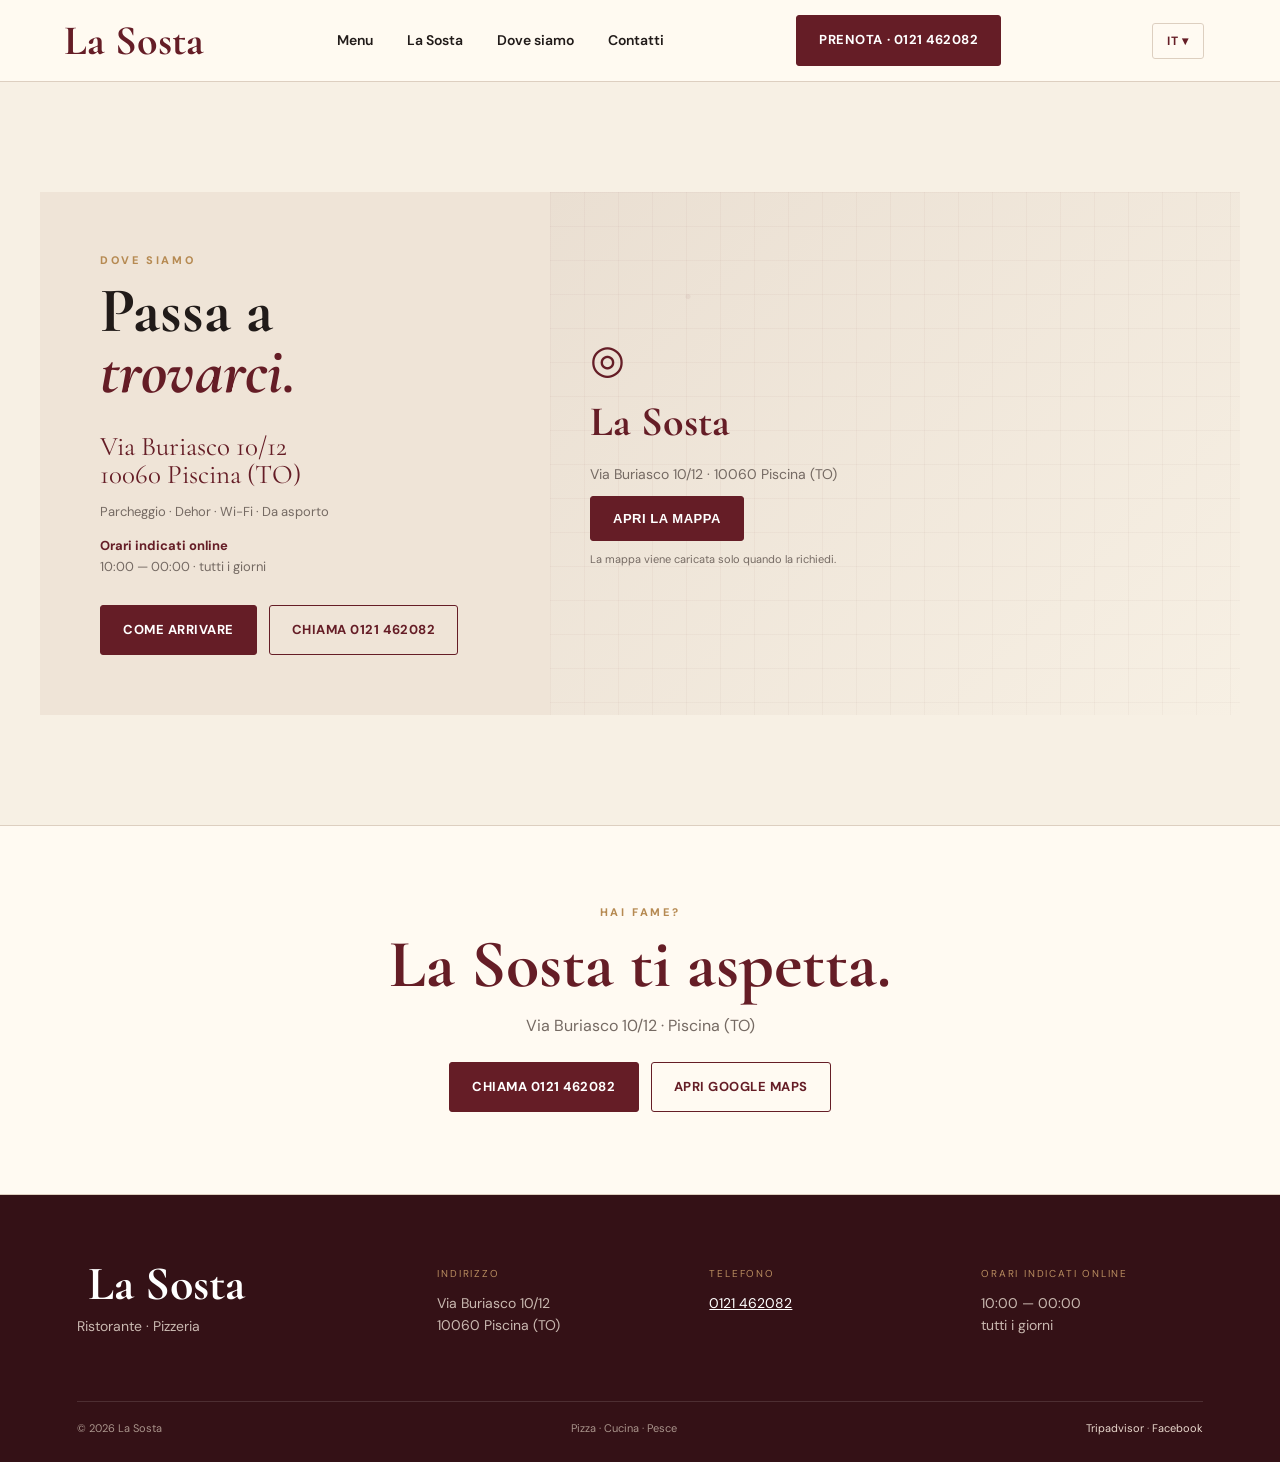
==== contatti.html @ 2d63633d "Add dedicated location and contact page" ====
<!doctype html>
<html lang="it">
<head><meta charset="utf-8"><meta name="viewport" content="width=device-width,initial-scale=1"><title>Dove siamo e contatti | La Sosta a Piscina</title><meta name="description" content="Indirizzo, telefono, indicazioni stradali e contatti del ristorante La Sosta a Piscina."><meta name="theme-color" content="#651d26"><meta property="og:title" content="Dove siamo e contatti | La Sosta a Piscina"><meta property="og:description" content="Indirizzo, telefono, indicazioni stradali e contatti del ristorante La Sosta a Piscina."><meta property="og:type" content="restaurant"><link rel="preconnect" href="https://fonts.googleapis.com"><link rel="preconnect" href="https://fonts.gstatic.com" crossorigin><link href="https://fonts.googleapis.com/css2?family=Cormorant+Garamond:wght@500;600;700&family=DM+Sans:wght@400;500;600;700&display=swap" rel="stylesheet"><link rel="stylesheet" href="style.css"><link rel="canonical" href="https://lincwilk.github.io/la-sosta/contatti.html"><link rel="icon" href="favicon.svg" type="image/svg+xml"><meta name="robots" content="index,follow"><meta property="og:url" content="https://lincwilk.github.io/la-sosta/contatti.html"><meta property="og:locale" content="it_IT"><meta property="og:site_name" content="La Sosta"><meta name="twitter:card" content="summary_large_image"></head>
<body>
<a class="skip-link" href="#contenuto">Vai al contenuto</a><header class="nav" id="top"><a class="brand" href="index.html" aria-label="La Sosta"><div class="logo-text nav-logo-text">La Sosta</div></a><nav class="desktop-nav" aria-label="Navigazione principale"><a href="menu.html" data-i18n="nav_menu">Menu</a><a href="locale.html" data-i18n="nav_about">La Sosta</a><a href="contatti.html#dove-siamo" data-i18n="nav_location">Dove siamo</a><a href="contatti.html#contatti" data-i18n="nav_contact">Contatti</a></nav><a class="btn btn-small" href="tel:+390121462082" data-i18n="book_phone">Prenota · 0121 462082</a><div class="language-switcher" aria-label="Lingua"><button type="button" class="language-btn" aria-haspopup="true" aria-expanded="false">IT ▾</button><div class="language-menu"><button type="button" data-lang="it">🇮🇹 Italiano</button><button type="button" data-lang="en">🇬🇧 English</button><button type="button" data-lang="fr">🇫🇷 Français</button><button type="button" data-lang="pl">🇵🇱 Polski</button><button type="button" data-lang="pt">🇵🇹 Português</button></div></div><button class="menu-toggle" aria-label="Apri menu" aria-expanded="false">☰</button></header>
<main id="contenuto">
<section class="location section" id="dove-siamo"><div class="location-card"><div><p class="eyebrow" data-i18n="location_eyebrow">DOVE SIAMO</p><h2 data-i18n="location_title">Passa a<br><em>trovarci.</em></h2><p class="location-address">Via Buriasco 10/12<br>10060 Piscina (TO)</p><p class="location-meta" data-i18n="amenities">Parcheggio · Dehor · Wi‑Fi · Da asporto</p><p class="location-hours"><strong data-i18n="hours_label">Orari indicati online</strong><br>10:00 — 00:00 · tutti i giorni</p><div class="hero-actions"><a class="btn" href="https://www.google.com/maps/search/?api=1&query=La+Sosta+Via+Buriasco+10%2F12+Piscina+TO" target="_blank" rel="noopener" data-i18n="directions">Come arrivare</a><a class="btn btn-ghost" href="tel:+390121462082" data-i18n="call_phone">Chiama 0121 462082</a></div></div><div class="location-map" id="map-area"><div class="map-placeholder"><span class="map-pin">◎</span><strong>La Sosta</strong><span>Via Buriasco 10/12 · 10060 Piscina (TO)</span><button class="btn" type="button" id="load-map" data-i18n="load_map">Apri la mappa</button><small data-i18n="map_privacy_note">La mappa viene caricata solo quando la richiedi.</small></div></div></div></section>
<section class="cta section"><div class="cta-inner"><p class="eyebrow" data-i18n="cta_eyebrow">HAI FAME?</p><h2 data-i18n="cta_title">La Sosta ti aspetta.</h2><p>Via Buriasco 10/12 · Piscina (TO)</p><div class="hero-actions"><a class="btn" href="tel:+390121462082" data-i18n="call_phone">Chiama 0121 462082</a><a class="btn btn-ghost" target="_blank" rel="noopener" href="https://www.google.com/maps/search/?api=1&query=La+Sosta+Via+Buriasco+10%2F12+Piscina+TO" data-i18n="open_maps">Apri Google Maps</a></div></div></section>
</main>
<div class="mobile-bar"><a href="menu.html" data-i18n="mobile_menu">Menu</a><a href="tel:+390121462082" data-i18n="mobile_call">Prenota</a><a href="contatti.html#dove-siamo" target="_blank" rel="noopener" data-i18n="mobile_map">Mappa</a></div>
<footer id="contatti"><div class="footer-main"><div><div class="logo-text footer-logo-text" id="secret-demo-trigger" title="">&nbsp;La Sosta</div><p data-i18n="footer_type">Ristorante · Pizzeria</p></div><div><small data-i18n="footer_address">INDIRIZZO</small><p>Via Buriasco 10/12<br>10060 Piscina (TO)</p></div><div><small data-i18n="footer_phone">TELEFONO</small><p><a href="tel:+390121462082">0121 462082</a></p></div><div><small data-i18n="footer_hours">ORARI INDICATI ONLINE</small><p>10:00 — 00:00<br>tutti i giorni</p></div></div><div class="footer-bottom"><span>© <span id="year"></span> La Sosta</span><span data-i18n="footer_tagline">Pizza · Cucina · Pesce</span><span class="footer-links"><a href="https://www.tripadvisor.it/Restaurant_Review-g3334659-d7702458-Reviews-La_sosta-Piscina_Province_of_Turin_Piedmont.html" target="_blank" rel="noopener" data-i18n="footer_tripadvisor">Tripadvisor</a> · <a href="https://www.facebook.com/p/La-Sosta-Ristorante-Pizzeria-100063670507147/" target="_blank" rel="noopener" data-i18n="footer_facebook">Facebook</a></span></div></footer>
<script src="script.js?v=20261011multipage2"></script></body></html>
---- style.css ----
:root{--cream:#f7f0e4;--paper:#fffaf2;--wine:#651d26;--wine2:#8c3036;--ink:#211b19;--muted:#756a63;--line:#ddcfc0;--gold:#b68a52;--serif:'Cormorant Garamond',Georgia,serif;--sans:'DM Sans',Arial,sans-serif}*{box-sizing:border-box}html{scroll-behavior:smooth;scroll-padding-top:90px}body{margin:0;background:var(--cream);color:var(--ink);font-family:var(--sans);line-height:1.55}.nav{height:82px;position:sticky;top:0;z-index:80;background:rgba(255,250,242,.95);backdrop-filter:blur(12px);border-bottom:1px solid var(--line);display:flex;align-items:center;justify-content:space-between;padding:10px clamp(20px,5vw,80px)}.brand-logo{display:block;width:92px;height:auto;max-height:58px;object-fit:contain}.logo-text{font-family:var(--serif);font-weight:700;font-size:42px;color:var(--wine);line-height:1}.desktop-nav{display:flex;gap:34px}.desktop-nav a{color:var(--ink);text-decoration:none;font-size:14px;font-weight:600}.desktop-nav a:hover{color:var(--wine)}.skip-link{position:fixed;left:16px;top:-60px;z-index:100;background:var(--wine);color:#fff;padding:10px 14px;text-decoration:none;font-weight:700}.skip-link:focus{top:12px}.btn{display:inline-flex;align-items:center;justify-content:center;padding:14px 22px;border-radius:3px;background:var(--wine);color:white;text-decoration:none;font-weight:700;font-size:13px;letter-spacing:.04em;text-transform:uppercase;border:1px solid var(--wine);transition:.2s}.btn:hover{background:var(--wine2);transform:translateY(-1px)}.btn:focus-visible,.menu-tabs button:focus-visible,.menu-toggle:focus-visible,.desktop-nav a:focus-visible,.mobile-bar a:focus-visible{outline:3px solid var(--gold);outline-offset:3px}.btn-ghost{background:transparent;color:var(--wine)}.hero{min-height:680px;background-image:linear-gradient(90deg,rgba(53,20,23,.93),rgba(101,29,38,.82),rgba(53,20,23,.72)),url("assets/pizza-1.jpg");background-size:cover;background-position:center;color:#fff;position:relative;overflow:hidden}.hero:after{content:'';position:absolute;inset:auto -10% -180px -10%;height:340px;background:var(--cream);border-radius:50% 50% 0 0/30% 30% 0 0;opacity:.98}.hero-inner{position:relative;z-index:2;max-width:1200px;margin:auto;padding:105px 28px 100px;display:grid;grid-template-columns:1.25fr .75fr;gap:80px;align-items:center}.eyebrow{font-size:11px;letter-spacing:.24em;font-weight:800;text-transform:uppercase;color:var(--gold);margin:0 0 12px}.hero h1{font-family:var(--serif);font-size:clamp(80px,12vw,150px);line-height:.72;margin:0;font-weight:600}.hero-sub{font-family:var(--serif);font-size:34px;margin:24px 0 15px;color:#f2d7b9}.hero-text{font-size:18px;color:#f8e9db;max-width:590px}.hero-actions{display:flex;gap:12px;flex-wrap:wrap;margin-top:28px}.hero .btn-ghost{color:white;border-color:rgba(255,255,255,.55)}.hero-card{border:1px solid rgba(255,255,255,.22);background:rgba(255,255,255,.08);padding:35px;backdrop-filter:blur(8px)}.hero-card span{font-size:11px;letter-spacing:.2em;color:#e5b46e}.hero-card strong{display:block;font-family:var(--serif);font-size:46px;margin:10px 0}.hero-card p{color:#e7d9d0}.hero-card a{color:#fff;font-weight:700;text-decoration:none}.hero-bottom{position:absolute;z-index:5;bottom:30px;left:50%;transform:translateX(-50%);display:flex;justify-content:center;gap:42px;font-size:12px;font-weight:600;letter-spacing:.01em;color:#eadfd5;background:rgba(65,18,25,.72);border:1px solid rgba(255,255,255,.16);padding:10px 18px;border-radius:2px;white-space:nowrap;box-shadow:0 5px 16px rgba(0,0,0,.08)}.section{max-width:1200px;margin:auto;padding:110px 28px}.intro{display:grid;grid-template-columns:1fr 1fr;gap:100px}.section h2{font-family:var(--serif);font-size:65px;line-height:.95;margin:0}.section h2 em{color:var(--wine);font-style:italic}.intro-copy{font-size:17px;color:var(--muted)}.facts{display:grid;grid-template-columns:repeat(4,1fr);border-top:1px solid var(--line);margin-top:45px}.facts div{padding:18px 12px 0 0;border-right:1px solid var(--line)}.facts div:last-child{border:0}.facts b{font-size:11px;color:var(--wine);display:block}.facts span{font-weight:700}.food-gallery{max-width:1200px}.food-heading{margin-bottom:45px}.food-feature{display:grid;grid-template-columns:1.45fr .8fr;min-height:420px;background:#341116;color:#fff;overflow:hidden}.food-feature-image{min-height:420px}.food-feature-image img{width:100%;height:100%;object-fit:cover;display:block}.food-feature-copy{padding:55px 45px;display:flex;flex-direction:column;justify-content:center}.food-feature-copy h3{font-family:var(--serif);font-size:58px;line-height:.9;margin:0 0 18px}.food-feature-copy p:not(.eyebrow){color:#d8c8c0;font-size:16px}.text-link{color:#e8b975;text-decoration:none;font-weight:700;margin-top:15px}.food-grid{display:grid;grid-template-columns:repeat(4,1fr);gap:18px;margin-top:18px}.food-grid figure{margin:0;background:#efe5d8}.food-grid img{display:block;width:100%;aspect-ratio:1/1;object-fit:cover}.food-grid figcaption{padding:13px 14px 15px;font-family:var(--serif);font-size:21px;color:var(--wine)}@media(max-width:850px){.food-feature{grid-template-columns:1fr}.food-feature-image{min-height:330px}.food-feature-copy{padding:35px 28px}.food-grid{grid-template-columns:repeat(2,1fr)}}@media(max-width:520px){.food-feature-image{min-height:260px}.food-feature-copy h3{font-size:48px}.food-grid{gap:10px}.food-grid figcaption{font-size:18px;padding:10px}}.menu-section{max-width:none;background:var(--paper);border-top:1px solid var(--line);border-bottom:1px solid var(--line)}.menu-section>*{max-width:1200px;margin-left:auto;margin-right:auto}.section-heading{display:flex;justify-content:space-between;align-items:end;gap:50px;margin-bottom:45px}.section-heading>p{max-width:420px;color:var(--muted)}.menu-tabs{display:flex;gap:8px;overflow:auto;padding-bottom:12px;scrollbar-width:none}.menu-tabs button{white-space:nowrap;border:1px solid var(--line);background:transparent;padding:11px 15px;border-radius:30px;color:var(--muted);font:600 13px var(--sans);cursor:pointer}.menu-tabs button.active,.menu-tabs button:hover{background:var(--wine);border-color:var(--wine);color:white}.menu-grid{display:grid;grid-template-columns:repeat(2,1fr);gap:0 60px;margin-top:25px}.menu-item{padding:19px 0;border-bottom:1px solid var(--line);display:grid;grid-template-columns:1fr auto;gap:20px}.menu-item h3{font-family:var(--serif);font-size:24px;margin:0 0 3px}.menu-item p{margin:0;color:var(--muted);font-size:13px}.price{font-weight:800;color:var(--wine);white-space:nowrap;font-size:15px}.menu-note{font-size:12px;color:var(--muted);padding-top:30px}.cta{max-width:none;background:var(--wine);color:#fff;text-align:center;padding:110px 28px}.cta-inner{max-width:800px;margin:auto}.cta h2{font-size:78px}.cta .eyebrow{color:#e2ad68}footer{background:#341116;color:#e9d8cd;padding:65px clamp(28px,6vw,90px) 25px}.footer-main{max-width:1200px;margin:auto;display:grid;grid-template-columns:1.4fr repeat(3,1fr);gap:50px}.footer-logo-text{color:white;font-size:48px}.footer-main p{margin:8px 0;color:#c9b8b0;font-size:14px}.footer-main small{font-size:10px;letter-spacing:.18em;color:#b98d60}.footer-main a{color:#fff}.footer-bottom{max-width:1200px;margin:55px auto 0;padding-top:18px;border-top:1px solid rgba(255,255,255,.12);display:flex;justify-content:space-between;font-size:11px;color:#a9948b}.menu-toggle{display:none;border:0;background:none;font-size:25px;color:var(--wine)}@media(max-width:850px){.why-grid{grid-template-columns:repeat(2,1fr)}.why-grid article:nth-child(2){border-right:0}.why-grid article:nth-child(-n+2){border-bottom:1px solid var(--line)}.location-card{grid-template-columns:1fr}.location-map{min-height:280px}.desktop-nav,.nav>.btn{display:none}.menu-toggle{display:block}.hero-inner{grid-template-columns:1fr;padding-top:80px}.hero-card{display:none}.hero-bottom{left:12px;right:12px;transform:none;bottom:14px;flex-direction:column;align-items:center;gap:5px;white-space:normal;text-align:center;padding:10px 10px;font-size:11px;color:#eadfd5;background:rgba(65,18,25,.76);border-color:rgba(255,255,255,.14)}.intro{grid-template-columns:1fr;gap:35px}.section-heading{display:block}.menu-grid{grid-template-columns:1fr}.footer-main{grid-template-columns:1fr 1fr}.cta h2,.section h2{font-size:58px}}@media(max-width:520px){.nav{height:70px}.logo-text{font-size:34px}.hero{min-height:690px}.hero-inner{padding:70px 22px 130px}.hero h1{font-size:80px}.hero-sub{font-size:28px}.hero-text{font-size:16px}.section{padding:80px 22px}.facts{grid-template-columns:repeat(2,1fr)}.facts div:nth-child(2){border-right:0}.facts div:nth-child(-n+2){border-bottom:1px solid var(--line);padding-bottom:15px}.footer-main{grid-template-columns:1fr}.cta{padding:80px 22px}}.why{background:var(--cream)}.why-grid{display:grid;grid-template-columns:repeat(4,1fr);border-top:1px solid var(--line);border-bottom:1px solid var(--line)}.why-grid article{padding:30px 24px 34px 0;border-right:1px solid var(--line)}.why-grid article:not(:first-child){padding-left:24px}.why-grid article:last-child{border-right:0}.why-grid span{font-size:11px;color:var(--gold);font-weight:800}.why-grid h3{font-family:var(--serif);font-size:32px;margin:12px 0 6px;color:var(--wine)}.why-grid p{margin:0;color:var(--muted);font-size:14px;max-width:230px}.location{max-width:none;background:var(--cream)}.location-card{max-width:1200px;margin:auto;display:grid;grid-template-columns:.85fr 1.15fr;min-height:430px;background:#efe4d7;overflow:hidden}.location-card>div:first-child{padding:60px}.location-card h2{font-size:64px}.location-address{font-family:var(--serif);font-size:27px;line-height:1.05;color:var(--wine);margin:30px 0 8px}.location-meta{font-size:13px;color:var(--muted)}.location-hours{font-size:13px;color:var(--muted);margin:14px 0 0}.location-hours strong{color:var(--wine)}.location-map{position:relative;background:radial-gradient(circle at 50% 50%,#dbc9b5 0 2px,transparent 3px),linear-gradient(135deg,#e8ddcf,#d4c1ad);background-size:26px 26px,100% 100%;min-height:430px}.mobile-bar{display:none}@media(max-width:520px){.brand-logo{width:78px}.why-grid{grid-template-columns:1fr}.why-grid article,.why-grid article:not(:first-child){padding:22px 0;border-right:0!important;border-bottom:1px solid var(--line)}.why-grid article:last-child{border-bottom:0}.location-card>div:first-child{padding:45px 22px}.location-card h2{font-size:54px}.location-map{min-height:240px}.mobile-bar{position:fixed;display:grid;grid-template-columns:repeat(3,1fr);left:0;right:0;bottom:0;z-index:30;background:rgba(52,17,22,.97);border-top:1px solid rgba(255,255,255,.12);padding-bottom:env(safe-area-inset-bottom)}.mobile-bar a{color:#fff;text-decoration:none;text-align:center;padding:13px 4px;font-size:11px;font-weight:800;text-transform:uppercase;letter-spacing:.08em;border-right:1px solid rgba(255,255,255,.1)}.mobile-bar a:last-child{border-right:0}body{padding-bottom:48px}}@media (prefers-reduced-motion:no-preference){.food-grid figure,.why-grid article,.menu-item{transition:transform .25s ease,box-shadow .25s ease}.food-grid figure:hover{transform:translateY(-4px);box-shadow:0 14px 30px rgba(33,27,25,.10)}.why-grid article:hover{transform:translateY(-3px)}.menu-item:hover{transform:translateX(4px)}.brand-logo{transition:transform .2s ease}.brand-logo:hover{transform:scale(1.03)}}
@media(max-width:850px){.desktop-nav.open{display:flex;position:absolute;top:82px;left:0;right:0;flex-direction:column;gap:0;background:rgba(255,250,242,.98);backdrop-filter:blur(14px);border-bottom:1px solid var(--line);box-shadow:0 10px 24px rgba(33,27,25,.08);z-index:25}.desktop-nav.open a{padding:16px 22px;border-bottom:1px solid var(--line);font-size:14px}.desktop-nav.open a:last-child{border-bottom:0}.menu-toggle{cursor:pointer;padding:8px}.menu-toggle[aria-expanded="true"]{font-size:0}.menu-toggle[aria-expanded="true"]::after{content:"×";font-size:29px}}
@media(max-width:520px){.desktop-nav.open{top:70px}}
.nav-logo-text{font-size:42px;color:var(--wine);white-space:nowrap}.location-map{overflow:hidden}.location-map iframe{display:block;width:100%;height:100%;min-height:430px;border:0}.brand{text-decoration:none}@media(max-width:520px){.nav-logo-text{font-size:34px}.location-map iframe{min-height:240px}}
@media(max-width:520px){.location-card{grid-template-columns:1fr;}.location-card>div:first-child{padding:45px 22px;}.location-map{width:100%;min-height:300px;}.location-map iframe{width:100%;height:300px;min-height:300px;}}
.language-switcher{position:relative;display:flex;align-items:center;margin-left:auto;margin-right:12px}.language-btn{border:1px solid var(--line);background:var(--paper);color:var(--wine);font:700 12px var(--sans);letter-spacing:.08em;text-transform:uppercase;padding:9px 11px;border-radius:3px;cursor:pointer}.language-btn:hover{background:var(--cream)}.language-menu{display:none;position:absolute;right:0;top:calc(100% + 8px);min-width:155px;background:var(--paper);border:1px solid var(--line);box-shadow:0 12px 30px rgba(33,27,25,.12);z-index:50;padding:5px}.language-menu.open{display:block}.language-menu button{display:block;width:100%;border:0;background:transparent;text-align:left;padding:10px 11px;color:var(--ink);font:600 13px var(--sans);cursor:pointer}.language-menu button:hover{background:var(--cream);color:var(--wine)}.language-switcher{position:relative;display:flex;align-items:center;flex:0 0 auto;margin-left:18px;margin-right:12px;z-index:60}.language-btn{border:1px solid var(--line);background:var(--paper);color:var(--wine);font:700 12px var(--sans);letter-spacing:.08em;text-transform:uppercase;padding:9px 11px;border-radius:3px;cursor:pointer;min-width:52px}.language-btn:hover{background:var(--cream)}.language-menu{display:none;position:absolute;right:0;top:calc(100% + 8px);min-width:155px;background:var(--paper);border:1px solid var(--line);box-shadow:0 12px 30px rgba(33,27,25,.12);z-index:100;padding:5px}.language-menu.open{display:block}.language-menu button{display:block;width:100%;border:0;background:transparent;text-align:left;padding:10px 11px;color:var(--ink);font:600 13px var(--sans);cursor:pointer}.language-menu button:hover{background:var(--cream);color:var(--wine)}@media(max-width:520px){.language-switcher{margin-left:14px;margin-right:10px}.language-btn{padding:9px 11px;font-size:12px;min-width:52px}}
/* v2 polish */
.menu-search{display:flex;align-items:center;gap:16px;max-width:1200px;margin:25px auto 0}
.menu-search label{font-size:11px;text-transform:uppercase;letter-spacing:.18em;font-weight:800;color:var(--wine);white-space:nowrap}
.menu-search input{flex:1;border:1px solid var(--line);background:var(--cream);border-radius:3px;padding:13px 16px;font:500 14px var(--sans);color:var(--ink);outline:none}
.menu-search input:focus{border-color:var(--gold);box-shadow:0 0 0 3px rgba(182,138,82,.12)}
.menu-empty{grid-column:1/-1;padding:45px 20px;text-align:center;border:1px dashed var(--line);color:var(--muted);margin-top:20px}
.menu-result-count{font-size:11px;color:var(--muted);margin:10px 0 0}
.food-grid{grid-template-columns:repeat(3,1fr)}
.food-grid figure{min-width:0}
.location-map{display:flex;align-items:stretch;min-height:420px;background:linear-gradient(135deg,#eadfd2,#f7f0e4)}
.map-placeholder{width:100%;min-height:100%;padding:40px;display:flex;flex-direction:column;justify-content:center;align-items:flex-start;gap:10px;background:
radial-gradient(circle at 20% 20%,rgba(101,29,38,.06) 0 2px,transparent 3px),
linear-gradient(90deg,rgba(101,29,38,.035) 1px,transparent 1px),
linear-gradient(rgba(101,29,38,.035) 1px,transparent 1px);
background-size:auto,34px 34px,34px 34px}
.map-placeholder .map-pin{font-size:40px;color:var(--wine);line-height:1}
.map-placeholder strong{font-family:var(--serif);font-size:42px;color:var(--wine)}
.map-placeholder>span:not(.map-pin){color:var(--muted);font-size:14px}
.map-placeholder small{color:var(--muted);font-size:11px;max-width:300px}
.location-map iframe{width:100%;height:100%;border:0;min-height:420px}
.footer-links a{color:#e9d8cd;text-decoration:none}
.footer-links a:hover{text-decoration:underline}
@media(max-width:850px){
 .menu-search{display:block}
 .menu-search label{display:block;margin-bottom:8px}
 .food-grid{grid-template-columns:repeat(2,1fr)}
 .location-map{min-height:300px}
 .location-map iframe{min-height:300px}
}
@media(max-width:520px){
 .menu-search input{width:100%}
 .food-grid{grid-template-columns:repeat(2,1fr);gap:10px}
 .map-placeholder{padding:28px 22px}
 .map-placeholder strong{font-size:34px}
}

/* Explicit map CTA contrast */
#load-map{background:var(--wine);color:#fff;border-color:var(--wine);display:inline-flex!important;visibility:visible!important;opacity:1!important;}
#load-map:hover{background:var(--wine2);color:#fff;}
#load-map:focus-visible{outline:3px solid var(--gold);outline-offset:3px;}

.locale-showcase{max-width:1200px}
.locale-grid{display:grid;grid-template-columns:1.5fr .8fr;gap:18px;margin-top:45px}
.locale-grid figure{margin:0;background:#efe5d8;overflow:hidden}
.locale-grid img{display:block;width:100%;height:100%;min-height:420px;object-fit:cover}
.locale-grid .locale-main-photo img{min-height:520px}
.locale-grid figcaption{padding:14px 16px 16px;font-family:var(--serif);font-size:22px;color:var(--wine)}
@media(max-width:850px){.locale-grid{grid-template-columns:1fr 1fr}.locale-grid img,.locale-grid .locale-main-photo img{min-height:300px}}
@media(max-width:520px){.locale-grid{grid-template-columns:1fr}.locale-grid img,.locale-grid .locale-main-photo img{min-height:280px}}

.locale-grid{grid-template-columns:1fr}
.locale-grid .locale-main-photo img{min-height:520px;max-height:620px}
@media(max-width:850px){.locale-grid .locale-main-photo img{min-height:360px}}
@media(max-width:520px){.locale-grid .locale-main-photo img{min-height:280px}}

/* Refined "Perché La Sosta" cards */
.why-grid{gap:14px;border:0}
.why-grid article{position:relative;padding:30px 28px 28px!important;border:1px solid var(--line)!important;background:rgba(255,255,255,.18);min-height:250px;display:flex;flex-direction:column;transition:transform .25s ease,background .25s ease,border-color .25s ease}
.why-grid article:hover{transform:translateY(-4px);background:#fffaf3;border-color:rgba(123,34,48,.25)}
.why-icon{font-size:18px;color:var(--gold);line-height:1;margin-bottom:26px}
.why-label{font-size:10px;letter-spacing:.16em;font-weight:800;color:var(--gold);margin-bottom:8px}
.why-grid h3{font-size:30px;margin:0 0 10px}
.why-grid p{font-size:15px;line-height:1.6;max-width:250px}
.why-grid a{margin-top:auto;padding-top:22px;font-size:11px;letter-spacing:.08em;text-transform:uppercase;font-weight:800;color:var(--wine);text-decoration:none}
.why-grid a:hover{text-decoration:underline}
@media(max-width:850px){.why-grid{grid-template-columns:repeat(2,1fr)}.why-grid article{min-height:230px}}
@media(max-width:520px){.why-grid{grid-template-columns:1fr;gap:10px}.why-grid article{min-height:0;padding:26px 22px!important}.why-icon{margin-bottom:20px}}

/* Final CTA refinement */
.cta{background:var(--paper);color:var(--ink);padding:78px 28px 82px;border-top:1px solid var(--line);border-bottom:1px solid var(--line)}
.cta-inner{max-width:900px}
.cta .eyebrow{color:var(--gold)}
.cta h2{font-size:68px;color:var(--wine);margin:0 0 12px}
.cta p{color:var(--muted)}
.cta .hero-actions{justify-content:center;margin-top:24px}
.cta .btn-ghost{background:transparent;color:var(--wine);border-color:var(--wine)}
.cta .btn-ghost:hover{background:var(--wine);color:#fff;border-color:var(--wine)}
@media(max-width:850px){.cta h2{font-size:58px}}
@media(max-width:520px){.cta{padding:62px 22px 66px}.cta h2{font-size:50px}}


/* Editorial food layout */
.intro-photo{grid-column:1/-1;margin:18px 0 0;background:#efe5d8;overflow:hidden;position:relative}.intro-photo img{display:block;width:100%;height:560px;object-fit:cover}.intro-photo figcaption,.dish-collage figcaption{padding:13px 16px 15px;font-family:var(--serif);font-size:22px;color:var(--wine);background:#efe5d8}
.editorial-stack{display:flex;flex-direction:column;gap:100px;margin-top:20px}.editorial-row{display:grid;grid-template-columns:1.35fr .85fr;min-height:470px;align-items:stretch}.editorial-row-reverse{grid-template-columns:.85fr 1.35fr}.editorial-row-reverse .editorial-image{order:2}.editorial-row-reverse .editorial-copy{order:1}.editorial-image{min-height:470px;overflow:hidden;background:#341116}.editorial-image img{width:100%;height:100%;display:block;object-fit:cover;transition:transform .5s ease}.editorial-row:hover .editorial-image img{transform:scale(1.025)}.editorial-copy{background:#341116;color:#fff;padding:65px 52px;display:flex;flex-direction:column;justify-content:center}.editorial-copy h3{font-family:var(--serif);font-size:58px;line-height:.92;margin:0 0 18px}.editorial-copy p:not(.eyebrow){color:#d8c8c0;font-size:16px;max-width:360px}.editorial-copy .text-link{margin-top:15px}
.dish-strip{max-width:1200px}.dish-collage{display:grid;grid-template-columns:1.35fr .65fr .85fr;grid-template-rows:260px 220px;gap:18px}.dish-collage figure{margin:0;background:#efe5d8;overflow:hidden}.dish-collage img{display:block;width:100%;height:100%;min-height:0;object-fit:cover;transition:transform .45s ease}.dish-collage figure:hover img{transform:scale(1.025)}.dish-collage .dish-main{grid-row:1/3}.dish-collage figure:nth-child(2){grid-column:2;grid-row:1/3}.dish-collage figure:nth-child(3){grid-column:3;grid-row:1}.dish-collage figure:nth-child(4){grid-column:3;grid-row:2}.dish-collage figcaption{font-size:20px}
@media(max-width:850px){.intro-photo img{height:400px}.editorial-stack{gap:55px}.editorial-row,.editorial-row-reverse{grid-template-columns:1fr}.editorial-row-reverse .editorial-image,.editorial-row-reverse .editorial-copy{order:initial}.editorial-image{min-height:330px}.editorial-copy{padding:42px 30px}.editorial-copy h3{font-size:50px}.dish-collage{grid-template-columns:1.2fr .8fr;grid-template-rows:260px 220px}.dish-collage .dish-main{grid-column:1;grid-row:1/3}.dish-collage figure:nth-child(2){grid-column:2;grid-row:1}.dish-collage figure:nth-child(3){grid-column:2;grid-row:2}.dish-collage figure:nth-child(4){display:none}}
@media(max-width:520px){.intro-photo{margin-top:5px}.intro-photo img{height:280px}.editorial-stack{gap:45px}.editorial-image{min-height:260px}.editorial-copy{padding:34px 24px}.editorial-copy h3{font-size:44px}.dish-collage{grid-template-columns:1fr 1fr;grid-template-rows:190px 160px;gap:10px}.dish-collage .dish-main{grid-column:1/-1;grid-row:1}.dish-collage figure:nth-child(2){grid-column:1;grid-row:2}.dish-collage figure:nth-child(3){grid-column:2;grid-row:2}.dish-collage figure:nth-child(4){display:none}.dish-collage figcaption{font-size:17px;padding:9px 10px 11px}}


/* Compact desktop editorial layout */
.intro-photo img{height:420px}
.editorial-stack{gap:60px}
.editorial-row,.editorial-row-reverse{min-height:360px}
.editorial-image{min-height:360px}
.editorial-copy{padding:42px 42px}
.editorial-copy h3{font-size:50px}
.locale-grid .locale-main-photo img{min-height:400px;max-height:470px}
.dish-collage{grid-template-rows:210px 175px}
@media(max-width:850px){
  .intro-photo img{height:340px}
  .editorial-row,.editorial-row-reverse{min-height:0}
  .editorial-image{min-height:300px}
  .locale-grid .locale-main-photo img{min-height:340px}
}
@media(max-width:520px){
  .intro-photo img{height:260px}
  .editorial-image{min-height:240px}
  .locale-grid .locale-main-photo img{min-height:280px}
}
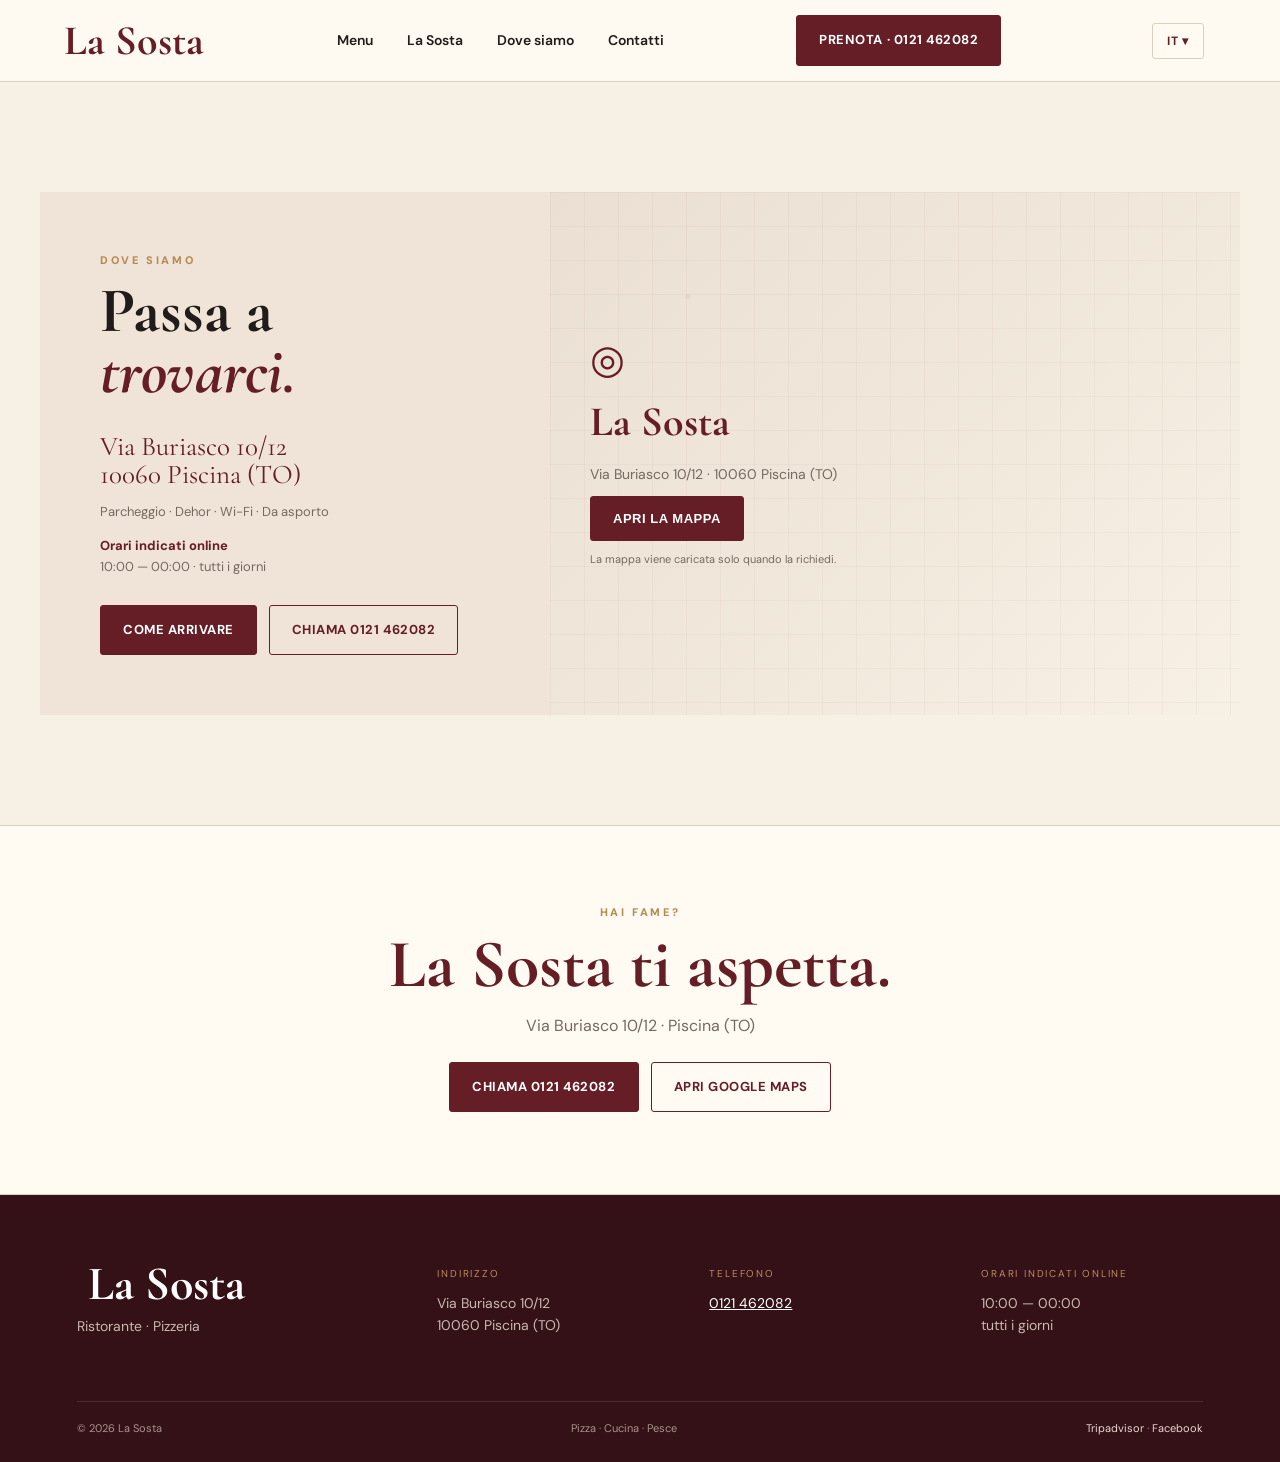
==== commit 3352295b: "Simplify persistent mobile booking action" ====
--- a/contatti.html
+++ b/contatti.html
@@ -7,6 +7,6 @@
 <section class="location section" id="dove-siamo"><div class="location-card"><div><p class="eyebrow" data-i18n="location_eyebrow">DOVE SIAMO</p><h2 data-i18n="location_title">Passa a<br><em>trovarci.</em></h2><p class="location-address">Via Buriasco 10/12<br>10060 Piscina (TO)</p><p class="location-meta" data-i18n="amenities">Parcheggio · Dehor · Wi‑Fi · Da asporto</p><p class="location-hours"><strong data-i18n="hours_label">Orari indicati online</strong><br>10:00 — 00:00 · tutti i giorni</p><div class="hero-actions"><a class="btn" href="https://www.google.com/maps/search/?api=1&query=La+Sosta+Via+Buriasco+10%2F12+Piscina+TO" target="_blank" rel="noopener" data-i18n="directions">Come arrivare</a><a class="btn btn-ghost" href="tel:+390121462082" data-i18n="call_phone">Chiama 0121 462082</a></div></div><div class="location-map" id="map-area"><div class="map-placeholder"><span class="map-pin">◎</span><strong>La Sosta</strong><span>Via Buriasco 10/12 · 10060 Piscina (TO)</span><button class="btn" type="button" id="load-map" data-i18n="load_map">Apri la mappa</button><small data-i18n="map_privacy_note">La mappa viene caricata solo quando la richiedi.</small></div></div></div></section>
 <section class="cta section"><div class="cta-inner"><p class="eyebrow" data-i18n="cta_eyebrow">HAI FAME?</p><h2 data-i18n="cta_title">La Sosta ti aspetta.</h2><p>Via Buriasco 10/12 · Piscina (TO)</p><div class="hero-actions"><a class="btn" href="tel:+390121462082" data-i18n="call_phone">Chiama 0121 462082</a><a class="btn btn-ghost" target="_blank" rel="noopener" href="https://www.google.com/maps/search/?api=1&query=La+Sosta+Via+Buriasco+10%2F12+Piscina+TO" data-i18n="open_maps">Apri Google Maps</a></div></div></section>
 </main>
-<div class="mobile-bar"><a href="menu.html" data-i18n="mobile_menu">Menu</a><a href="tel:+390121462082" data-i18n="mobile_call">Prenota</a><a href="contatti.html#dove-siamo" target="_blank" rel="noopener" data-i18n="mobile_map">Mappa</a></div>
+<div class="mobile-bar"><a href="tel:+390121462082" data-i18n="mobile_call">Prenota</a></div>
 <footer id="contatti"><div class="footer-main"><div><div class="logo-text footer-logo-text" id="secret-demo-trigger" title="">&nbsp;La Sosta</div><p data-i18n="footer_type">Ristorante · Pizzeria</p></div><div><small data-i18n="footer_address">INDIRIZZO</small><p>Via Buriasco 10/12<br>10060 Piscina (TO)</p></div><div><small data-i18n="footer_phone">TELEFONO</small><p><a href="tel:+390121462082">0121 462082</a></p></div><div><small data-i18n="footer_hours">ORARI INDICATI ONLINE</small><p>10:00 — 00:00<br>tutti i giorni</p></div></div><div class="footer-bottom"><span>© <span id="year"></span> La Sosta</span><span data-i18n="footer_tagline">Pizza · Cucina · Pesce</span><span class="footer-links"><a href="https://www.tripadvisor.it/Restaurant_Review-g3334659-d7702458-Reviews-La_sosta-Piscina_Province_of_Turin_Piedmont.html" target="_blank" rel="noopener" data-i18n="footer_tripadvisor">Tripadvisor</a> · <a href="https://www.facebook.com/p/La-Sosta-Ristorante-Pizzeria-100063670507147/" target="_blank" rel="noopener" data-i18n="footer_facebook">Facebook</a></span></div></footer>
 <script src="script.js?v=20261011multipage2"></script></body></html>
--- a/style.css
+++ b/style.css
@@ -113,3 +113,132 @@
   .editorial-image{min-height:240px}
   .locale-grid .locale-main-photo img{min-height:280px}
 }
+
+
+/* Mobile: keep the main page tabs visible in the sticky top header */
+@media(max-width:850px){
+  .nav{
+    height:auto;
+    min-height:70px;
+    flex-wrap:wrap;
+    justify-content:space-between;
+    gap:0 8px;
+    padding:9px 16px 0;
+  }
+  .nav .brand{order:0;flex:0 0 auto}
+  .nav .language-switcher{order:1;margin-left:auto;margin-right:0}
+  .nav>.btn,.nav .menu-toggle{display:none!important}
+  .desktop-nav,
+  .desktop-nav.open{
+    order:2;
+    display:flex!important;
+    position:static;
+    width:calc(100% + 32px);
+    flex:0 0 calc(100% + 32px);
+    margin:8px -16px 0;
+    padding:0 12px;
+    flex-direction:row;
+    align-items:stretch;
+    justify-content:space-between;
+    gap:6px;
+    overflow-x:auto;
+    overflow-y:hidden;
+    white-space:nowrap;
+    background:rgba(255,250,242,.98);
+    border-top:1px solid var(--line);
+    border-bottom:0;
+    box-shadow:none;
+    scrollbar-width:none;
+    -webkit-overflow-scrolling:touch;
+  }
+  .desktop-nav::-webkit-scrollbar{display:none}
+  .desktop-nav a,
+  .desktop-nav.open a{
+    display:flex;
+    flex:0 0 auto;
+    align-items:center;
+    justify-content:center;
+    padding:11px 10px 12px;
+    border:0;
+    border-bottom:2px solid transparent;
+    font-size:12px;
+    line-height:1.2;
+  }
+  .desktop-nav a:hover,
+  .desktop-nav a:focus-visible{border-bottom-color:var(--wine)}
+}
+@media(max-width:520px){
+  .nav{padding-top:9px}
+  .nav-logo-text{font-size:32px}
+  .desktop-nav,
+  .desktop-nav.open{gap:2px;padding-left:8px;padding-right:8px}
+  .desktop-nav a,
+  .desktop-nav.open a{padding:10px 8px 11px;font-size:11px}
+  html{scroll-padding-top:125px}
+}
+
+
+/* Homepage: one clear menu action instead of repeating the same link on every card */
+.why-menu-cta{display:flex;justify-content:center;margin-top:30px}
+.why-menu-cta .btn{min-width:220px}
+@media(max-width:520px){.why-menu-cta{margin-top:22px}.why-menu-cta .btn{width:100%}}
+
+
+/* Refined mobile/tablet header: evenly distribute navigation across the full width */
+@media(max-width:850px){
+  .nav{
+    padding-left:clamp(14px,3vw,28px);
+    padding-right:clamp(14px,3vw,28px);
+  }
+  .desktop-nav,.desktop-nav.open{
+    width:calc(100% + clamp(28px,6vw,56px));
+    flex-basis:calc(100% + clamp(28px,6vw,56px));
+    margin-left:calc(-1 * clamp(14px,3vw,28px));
+    margin-right:calc(-1 * clamp(14px,3vw,28px));
+    padding:0 clamp(10px,2.5vw,24px);
+    display:flex!important;
+    justify-content:space-between;
+    align-items:stretch;
+    gap:0;
+    overflow-x:visible;
+    border-top:1px solid rgba(101,29,38,.14);
+    background:rgba(255,250,242,.98);
+  }
+  .desktop-nav a,.desktop-nav.open a{
+    flex:1 1 0;
+    min-width:0;
+    padding:13px 5px 14px;
+    text-align:center;
+    white-space:nowrap;
+    font-size:clamp(12px,1.6vw,15px);
+    font-weight:600;
+    letter-spacing:0;
+    border-bottom:2px solid transparent;
+    transition:background .2s ease,border-color .2s ease,color .2s ease;
+  }
+  .desktop-nav a:hover,.desktop-nav.open a:hover,
+  .desktop-nav a:focus-visible,.desktop-nav.open a:focus-visible{
+    background:rgba(101,29,38,.045);
+    border-bottom-color:var(--wine);
+  }
+}
+@media(max-width:420px){
+  .desktop-nav,.desktop-nav.open{padding-left:5px;padding-right:5px}
+  .desktop-nav a,.desktop-nav.open a{font-size:11px;padding:12px 2px 13px}
+}
+
+
+/* Responsive contact, category, and mobile action refinements */
+@media(max-width:850px){
+  .location-card{grid-template-columns:minmax(0,1fr)}
+  .location-map{min-height:300px}
+  .map-placeholder{padding:clamp(24px,5vw,40px)}
+  .map-placeholder strong{font-size:clamp(32px,5vw,40px)}
+  .menu-tabs{flex-wrap:wrap;overflow:visible;gap:8px;padding-bottom:12px}
+  .menu-tabs button{flex:0 1 auto;min-height:44px;white-space:normal}
+}
+@media(max-width:520px){
+  .mobile-bar{grid-template-columns:minmax(0,1fr)}
+  .mobile-bar a{display:flex;align-items:center;justify-content:center;min-height:48px}
+  body{padding-bottom:calc(48px + env(safe-area-inset-bottom,0px))}
+}
